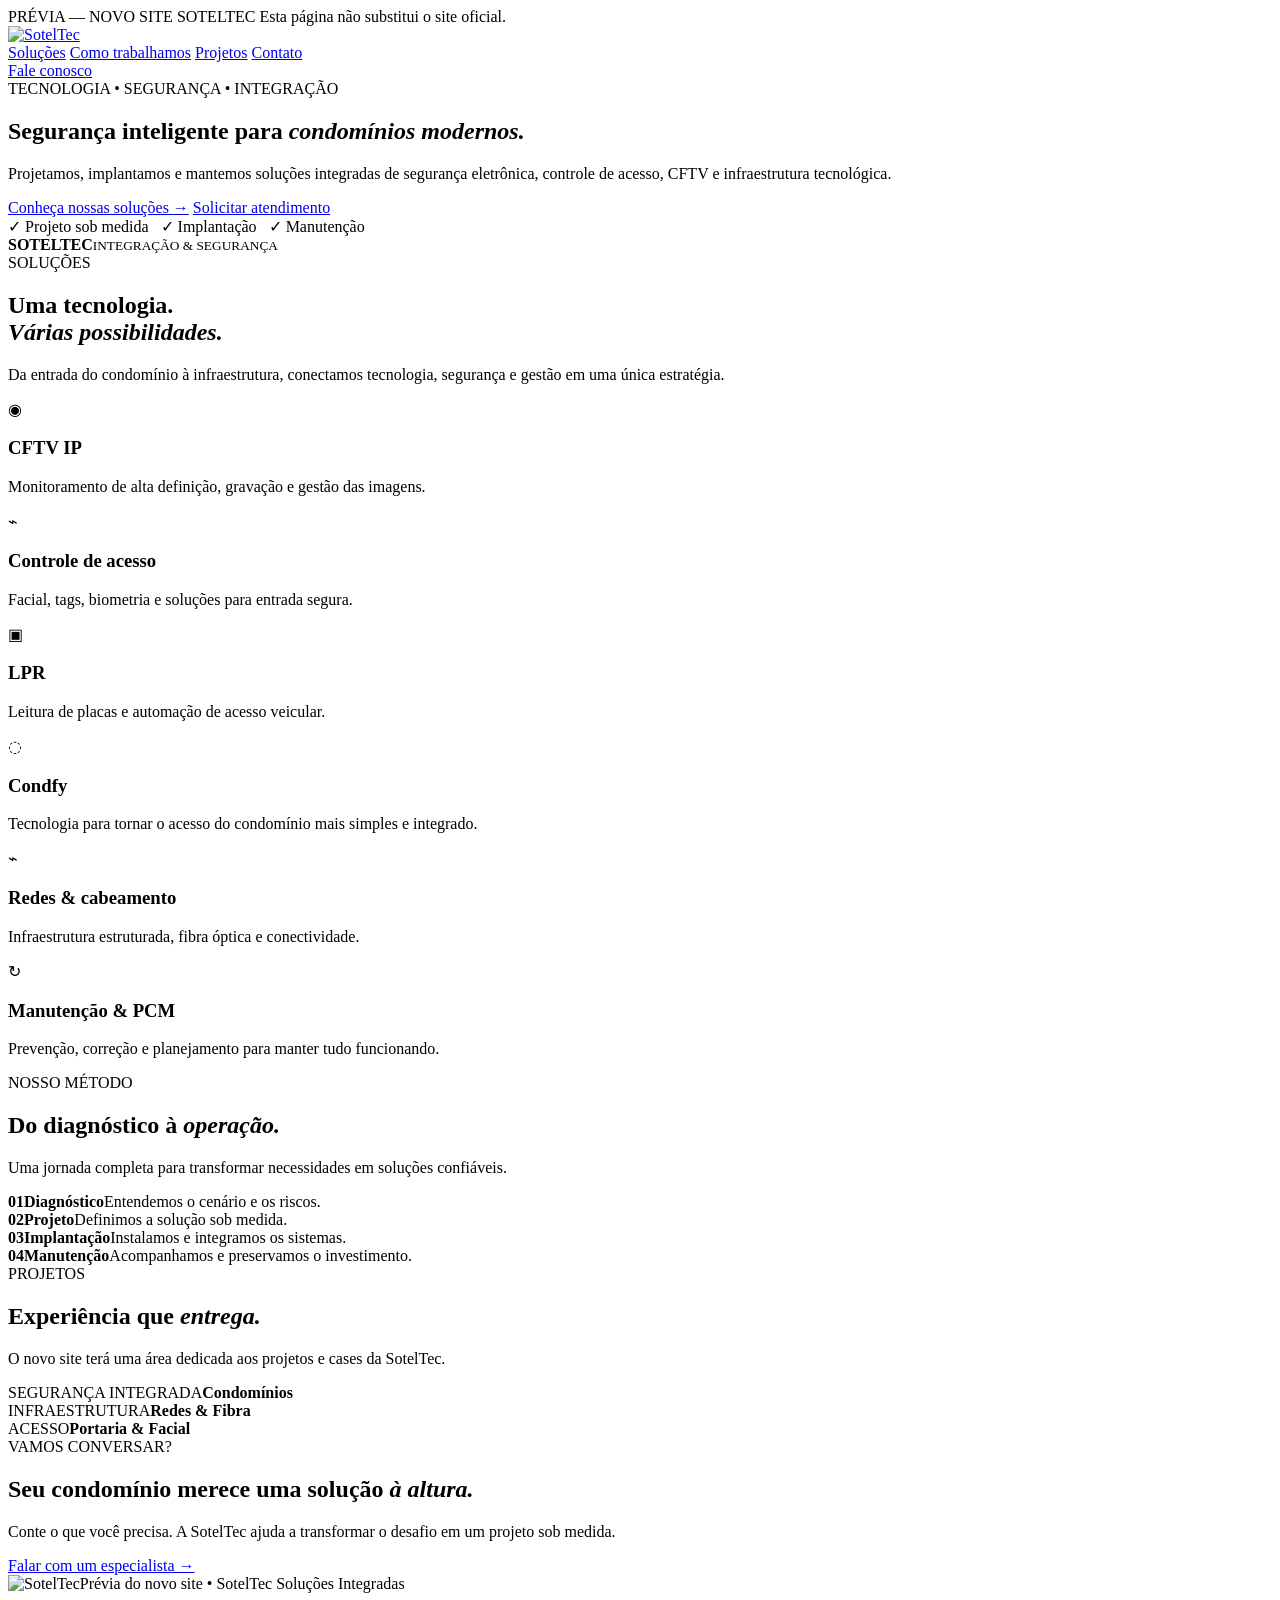
==== preview/index.html @ cc913a0d "Criar prévia online do novo site SotelTec" ====
<!doctype html>
<html lang="pt-BR">
<head>
<meta charset="utf-8">
<meta name="viewport" content="width=device-width, initial-scale=1">
<meta name="description" content="SotelTec — prévia do novo site. Tecnologia e segurança para condomínios.">
<title>SotelTec | Novo Site — Prévia</title>
<link rel="icon" href="../favicon.ico">
<link rel="preconnect" href="https://fonts.googleapis.com">
<link href="https://fonts.googleapis.com/css2?family=Inter:wght@400;500;600;700;800&display=swap" rel="stylesheet">
<link rel="stylesheet" href="style.css">
</head>
<body>
<div class="preview-bar">PRÉVIA — NOVO SITE SOTELTEC <span>Esta página não substitui o site oficial.</span></div>
<header>
  <div class="nav">
    <a class="brand" href="#"><img src="../img/logo.png" alt="SotelTec"></a>
    <nav>
      <a href="#solucoes">Soluções</a>
      <a href="#processo">Como trabalhamos</a>
      <a href="#projetos">Projetos</a>
      <a href="#contato">Contato</a>
    </nav>
    <a class="nav-cta" href="https://wa.me/5511910008056?text=Ol%C3%A1!%20Gostaria%20de%20conhecer%20as%20solu%C3%A7%C3%B5es%20da%20SotelTec." target="_blank">Fale conosco</a>
  </div>
</header>

<main>
<section class="hero">
  <div class="hero-copy">
    <div class="eyebrow">TECNOLOGIA • SEGURANÇA • INTEGRAÇÃO</div>
    <h1>Segurança inteligente para <em>condomínios modernos.</em></h1>
    <p>Projetamos, implantamos e mantemos soluções integradas de segurança eletrônica, controle de acesso, CFTV e infraestrutura tecnológica.</p>
    <div class="actions">
      <a class="primary" href="#solucoes">Conheça nossas soluções <b>→</b></a>
      <a class="secondary" href="https://wa.me/5511910008056?text=Ol%C3%A1!%20Gostaria%20de%20falar%20com%20um%20especialista%20da%20SotelTec." target="_blank">Solicitar atendimento</a>
    </div>
    <div class="proof"><span>✓</span> Projeto sob medida &nbsp; <span>✓</span> Implantação &nbsp; <span>✓</span> Manutenção</div>
  </div>
  <div class="hero-visual">
    <div class="visual-card">
      <div class="grid-lines"></div>
      <div class="camera-ring"><div class="camera-lens"></div></div>
      <div class="visual-label"><strong>SOTELTEC</strong><small>INTEGRAÇÃO & SEGURANÇA</small></div>
    </div>
  </div>
</section>

<section id="solucoes" class="section">
  <div class="section-head"><div><span class="kicker">SOLUÇÕES</span><h2>Uma tecnologia. <br><em>Várias possibilidades.</em></h2></div><p>Da entrada do condomínio à infraestrutura, conectamos tecnologia, segurança e gestão em uma única estratégia.</p></div>
  <div class="cards">
    <article><div class="icon">◉</div><h3>CFTV IP</h3><p>Monitoramento de alta definição, gravação e gestão das imagens.</p></article>
    <article><div class="icon">⌁</div><h3>Controle de acesso</h3><p>Facial, tags, biometria e soluções para entrada segura.</p></article>
    <article><div class="icon">▣</div><h3>LPR</h3><p>Leitura de placas e automação de acesso veicular.</p></article>
    <article><div class="icon">◌</div><h3>Condfy</h3><p>Tecnologia para tornar o acesso do condomínio mais simples e integrado.</p></article>
    <article><div class="icon">⌁</div><h3>Redes & cabeamento</h3><p>Infraestrutura estruturada, fibra óptica e conectividade.</p></article>
    <article><div class="icon">↻</div><h3>Manutenção & PCM</h3><p>Prevenção, correção e planejamento para manter tudo funcionando.</p></article>
  </div>
</section>

<section id="processo" class="process">
  <div class="section-head light"><div><span class="kicker">NOSSO MÉTODO</span><h2>Do diagnóstico à <em>operação.</em></h2></div><p>Uma jornada completa para transformar necessidades em soluções confiáveis.</p></div>
  <div class="steps">
    <div><b>01</b><strong>Diagnóstico</strong><span>Entendemos o cenário e os riscos.</span></div>
    <div><b>02</b><strong>Projeto</strong><span>Definimos a solução sob medida.</span></div>
    <div><b>03</b><strong>Implantação</strong><span>Instalamos e integramos os sistemas.</span></div>
    <div><b>04</b><strong>Manutenção</strong><span>Acompanhamos e preservamos o investimento.</span></div>
  </div>
</section>

<section id="projetos" class="projects">
  <div class="section-head"><div><span class="kicker">PROJETOS</span><h2>Experiência que <em>entrega.</em></h2></div><p>O novo site terá uma área dedicada aos projetos e cases da SotelTec.</p></div>
  <div class="project-grid"><div class="project big"><span>SEGURANÇA INTEGRADA</span><strong>Condomínios</strong></div><div class="project"><span>INFRAESTRUTURA</span><strong>Redes & Fibra</strong></div><div class="project"><span>ACESSO</span><strong>Portaria & Facial</strong></div></div>
</section>

<section id="contato" class="contact"><div><span class="kicker">VAMOS CONVERSAR?</span><h2>Seu condomínio merece uma solução <em>à altura.</em></h2><p>Conte o que você precisa. A SotelTec ajuda a transformar o desafio em um projeto sob medida.</p></div><a href="https://wa.me/5511910008056?text=Ol%C3%A1!%20Gostaria%20de%20solicitar%20uma%20avalia%C3%A7%C3%A3o%20da%20SotelTec." target="_blank">Falar com um especialista →</a></section>
</main>
<footer><img src="../img/logo.png" alt="SotelTec"><span>Prévia do novo site • SotelTec Soluções Integradas</span></footer>
</body>
</html>
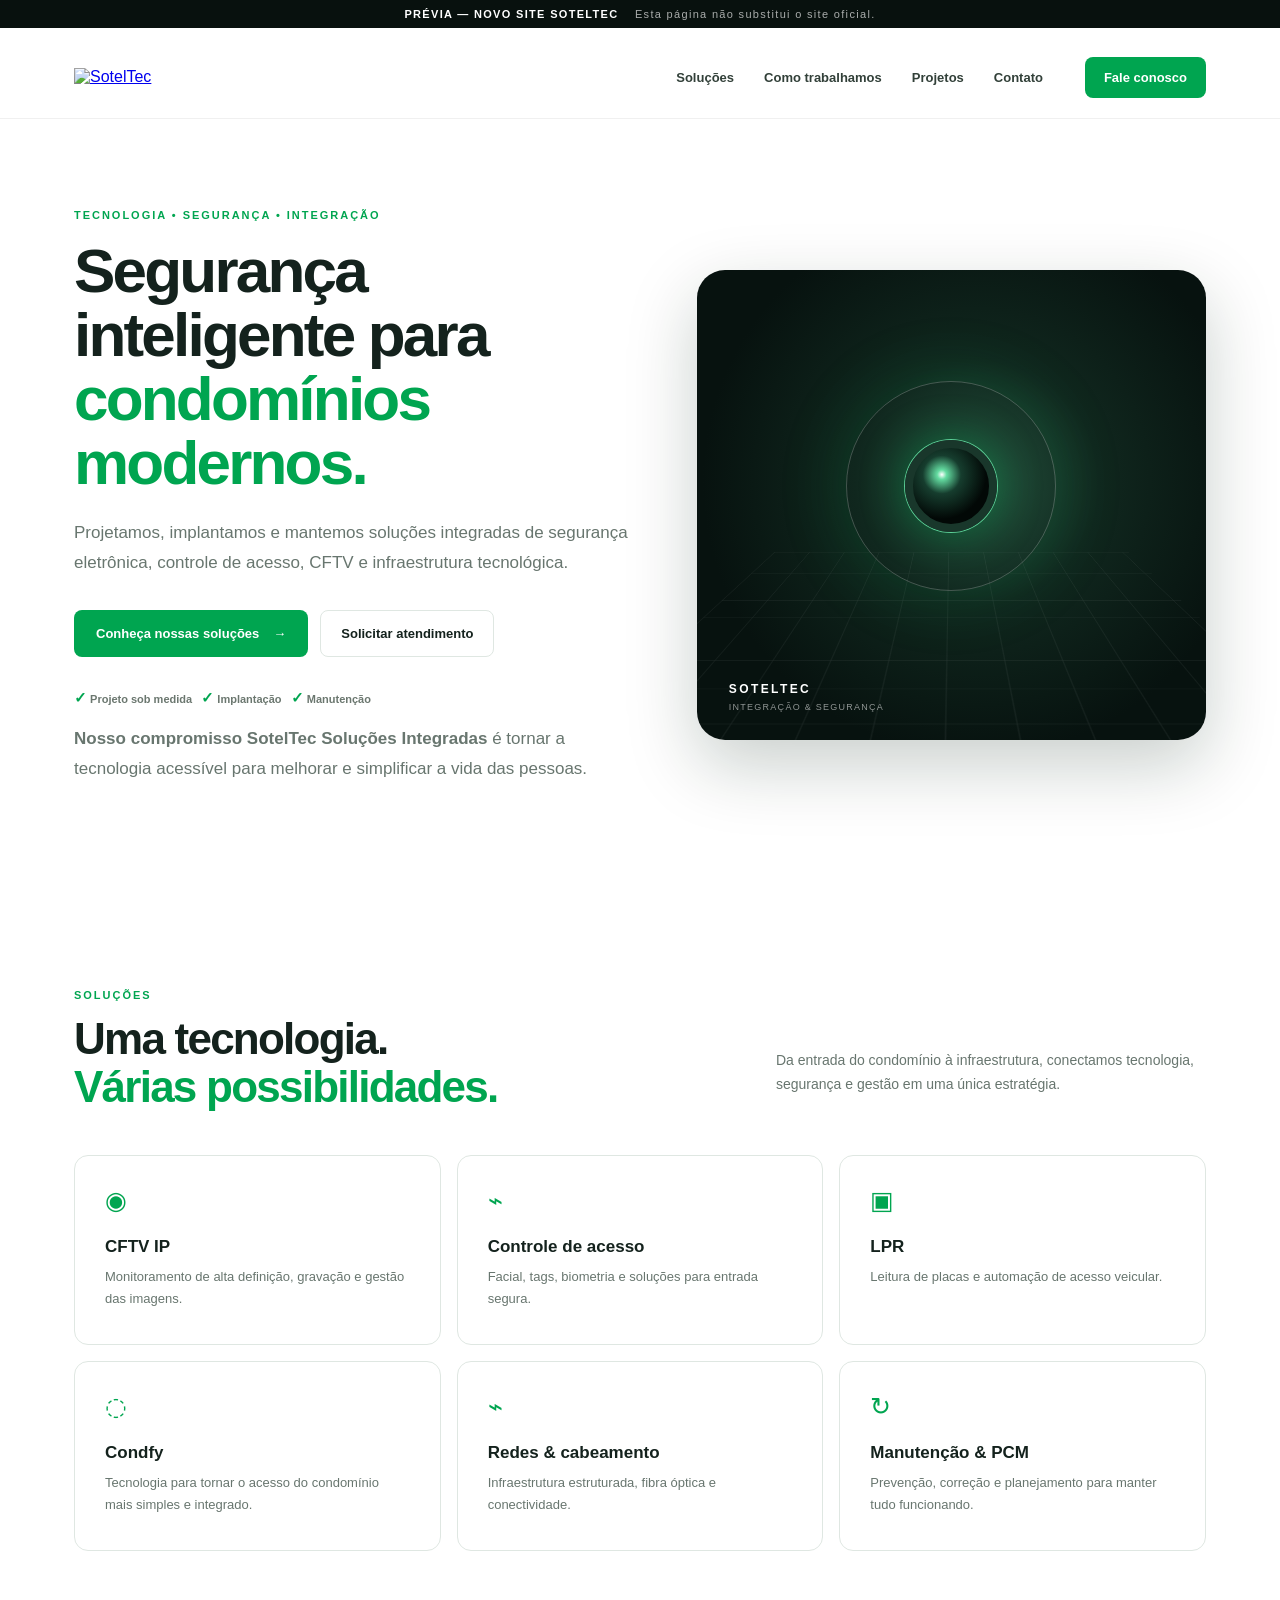
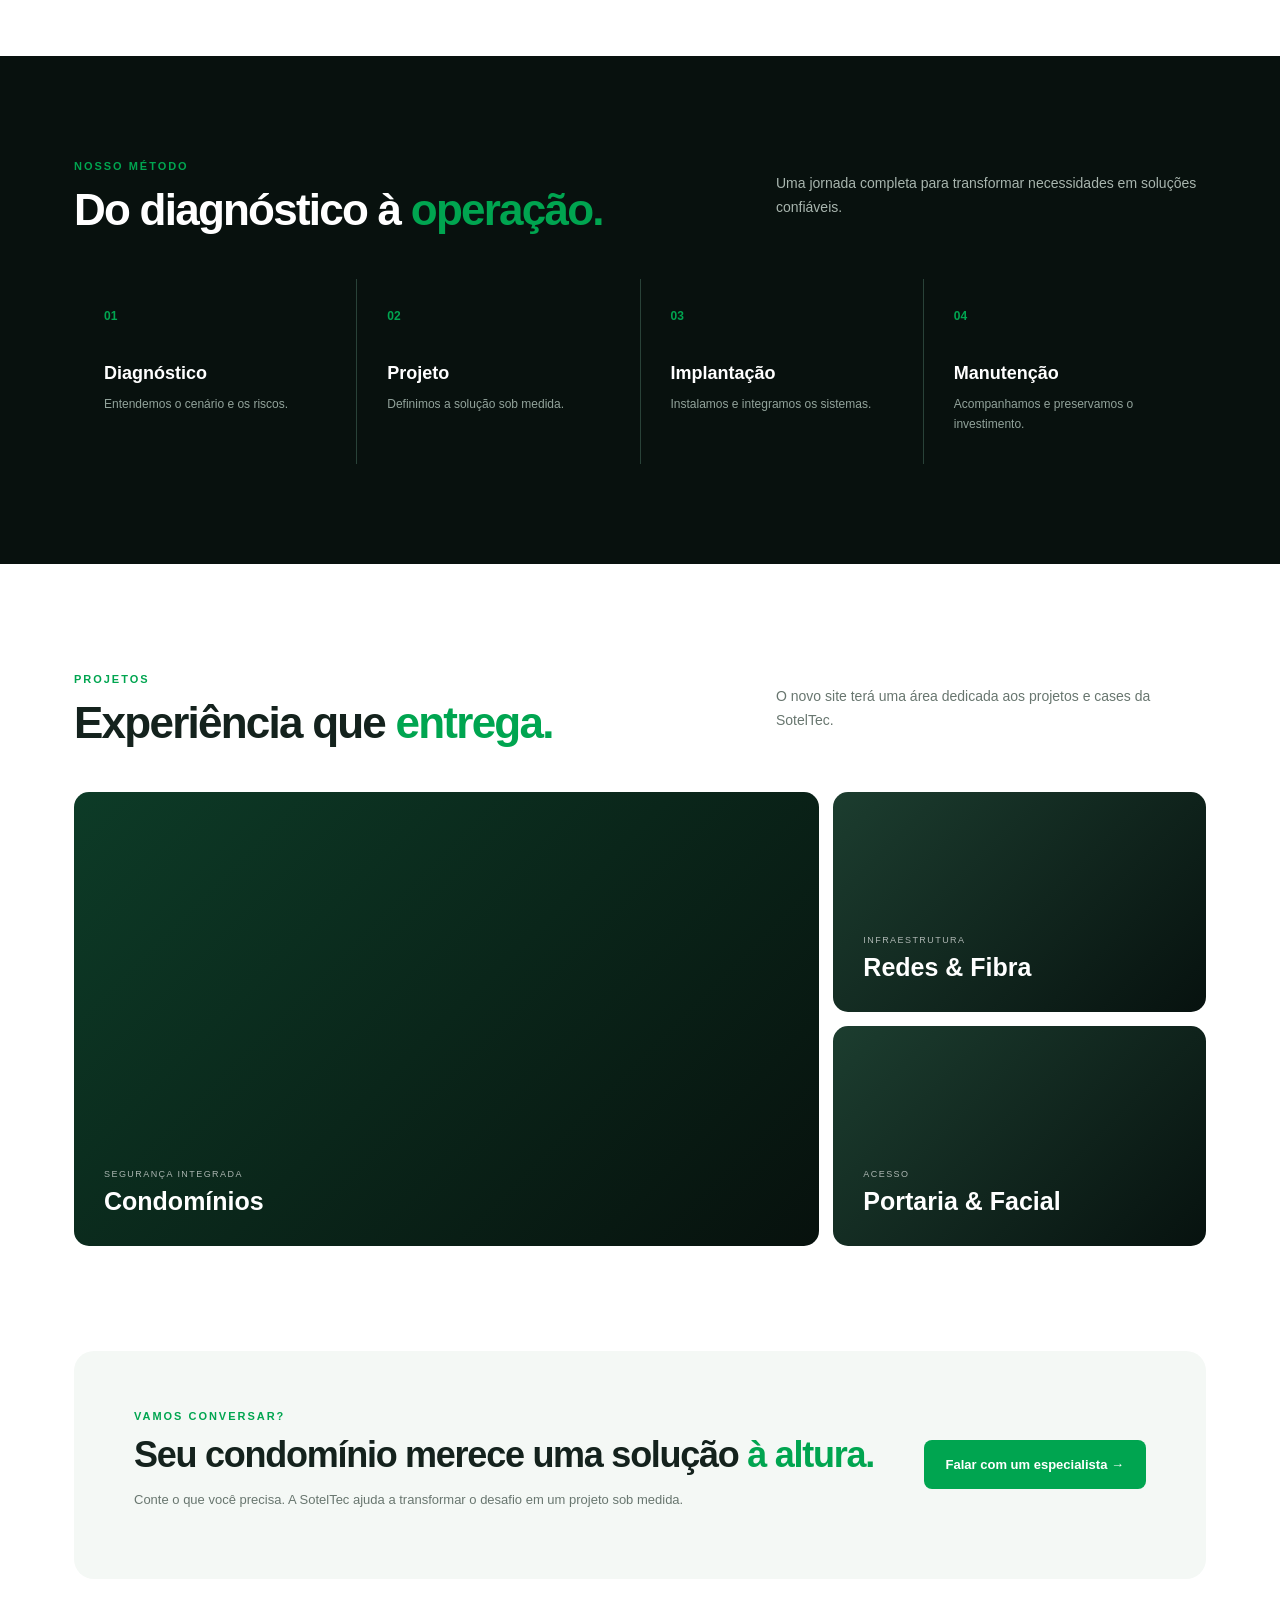
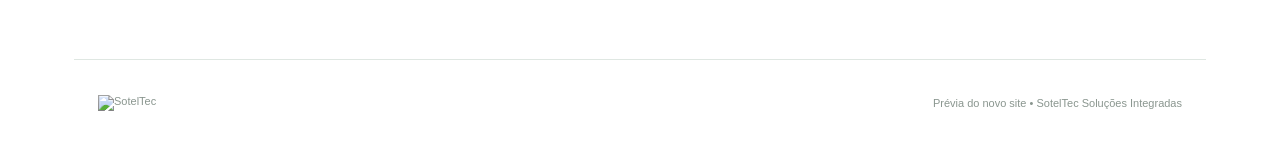
==== commit e0cd303c: "Ajustar logo e slogan institucional na prévia" ====
--- a/preview/index.html
+++ b/preview/index.html
@@ -35,7 +35,7 @@
       <a class="primary" href="#solucoes">Conheça nossas soluções <b>→</b></a>
       <a class="secondary" href="https://wa.me/5511910008056?text=Ol%C3%A1!%20Gostaria%20de%20falar%20com%20um%20especialista%20da%20SotelTec." target="_blank">Solicitar atendimento</a>
     </div>
-    <div class="proof"><span>✓</span> Projeto sob medida &nbsp; <span>✓</span> Implantação &nbsp; <span>✓</span> Manutenção</div>
+    <div class="proof"><span>✓</span> Projeto sob medida &nbsp; <span>✓</span> Implantação &nbsp; <span>✓</span> Manutenção</div><p class="slogan"><strong>Nosso compromisso SotelTec Soluções Integradas</strong> é tornar a tecnologia acessível para melhorar e simplificar a vida das pessoas.</p>
   </div>
   <div class="hero-visual">
     <div class="visual-card">
--- a/preview/style.css
+++ b/preview/style.css
@@ -0,0 +1 @@
+:root{--green:#00a550;--dark:#08110e;--ink:#14221d;--muted:#68766f;--line:#dfe7e2;--soft:#f4f8f5}*{box-sizing:border-box}html{scroll-behavior:smooth}body{margin:0;font-family:Inter,Arial,sans-serif;color:var(--ink);background:#fff}.preview-bar{position:fixed;z-index:20;top:0;left:0;right:0;text-align:center;background:#08110e;color:#fff;padding:8px 16px;font-size:11px;font-weight:800;letter-spacing:.12em}.preview-bar span{font-weight:400;opacity:.65;margin-left:12px}header{padding-top:36px;border-bottom:1px solid rgba(0,0,0,.06);background:#fff}.nav{height:82px;max-width:1180px;margin:auto;padding:0 24px;display:flex;align-items:center;gap:42px}.brand img{width:112px;height:auto;display:block}.nav nav{display:flex;gap:30px;margin-left:auto}.nav nav a{color:#324039;text-decoration:none;font-size:13px;font-weight:600}.nav-cta,.primary,.secondary,.contact a{display:inline-flex;align-items:center;justify-content:center;text-decoration:none;border-radius:8px;font-size:13px;font-weight:700}.nav-cta{background:var(--green);color:#fff;padding:13px 19px}.hero{min-height:650px;max-width:1180px;margin:auto;padding:90px 24px 80px;display:grid;grid-template-columns:1.05fr .95fr;align-items:center;gap:60px}.eyebrow,.kicker{font-size:11px;letter-spacing:.18em;font-weight:800;color:var(--green)}h1{font-size:62px;line-height:1.03;letter-spacing:-.045em;margin:18px 0 24px;max-width:680px}h1 em,h2 em{font-style:normal;color:var(--green)}.hero-copy>p{font-size:17px;line-height:1.75;color:var(--muted);max-width:620px}.actions{display:flex;gap:12px;margin:32px 0}.primary{background:var(--green);color:#fff;padding:16px 22px;gap:14px}.secondary{border:1px solid var(--line);color:var(--ink);padding:15px 20px}.proof{font-size:11px;color:#6b776f;font-weight:600}.proof span{color:var(--green);font-size:15px}.hero-visual{height:470px}.visual-card{height:100%;border-radius:28px;position:relative;overflow:hidden;background:radial-gradient(circle at 55% 45%,#24533e 0,#10271e 32%,#07120f 72%);box-shadow:0 25px 70px rgba(9,36,24,.22)}.grid-lines{position:absolute;inset:0;opacity:.14;background-image:linear-gradient(rgba(255,255,255,.35) 1px,transparent 1px),linear-gradient(90deg,rgba(255,255,255,.35) 1px,transparent 1px);background-size:50px 50px;transform:perspective(500px) rotateX(55deg) scale(1.5);transform-origin:center bottom}.camera-ring{position:absolute;left:50%;top:46%;transform:translate(-50%,-50%);width:210px;height:210px;border:1px solid rgba(255,255,255,.22);border-radius:50%;display:grid;place-items:center;box-shadow:0 0 70px rgba(0,165,80,.2)}.camera-lens{width:92px;height:92px;border-radius:50%;background:radial-gradient(circle at 38% 35%,#fff 0,#63dba0 7%,#163d2e 28%,#020806 65%);border:8px solid #19372b;box-shadow:0 0 0 1px #5ccf97,0 0 45px rgba(0,165,80,.45)}.visual-label{position:absolute;left:32px;bottom:28px;color:#fff;display:flex;flex-direction:column;gap:6px}.visual-label strong{font-size:12px;letter-spacing:.2em}.visual-label small{font-size:9px;letter-spacing:.14em;opacity:.55}.section{max-width:1180px;margin:auto;padding:105px 24px}.section-head{display:flex;justify-content:space-between;gap:50px;align-items:end;margin-bottom:45px}.section-head h2{font-size:44px;line-height:1.08;letter-spacing:-.04em;margin:12px 0 0}.section-head>p{max-width:430px;color:var(--muted);line-height:1.7;font-size:14px}.cards{display:grid;grid-template-columns:repeat(3,1fr);gap:16px}.cards article{padding:30px;border:1px solid var(--line);border-radius:14px;min-height:190px;transition:.25s;background:#fff}.cards article:hover{transform:translateY(-4px);box-shadow:0 18px 40px rgba(11,34,24,.08);border-color:#b8d8c8}.icon{font-size:25px;color:var(--green);margin-bottom:22px}.cards h3{font-size:17px;margin:0 0 9px}.cards p{font-size:13px;color:var(--muted);line-height:1.65;margin:0}.process{background:var(--dark);color:#fff;padding:100px 24px}.process>.section-head,.steps{max-width:1132px;margin-left:auto;margin-right:auto}.light h2{color:#fff}.light>p{color:#a8b5ae}.steps{display:grid;grid-template-columns:repeat(4,1fr);gap:1px;background:#294238}.steps>div{background:var(--dark);padding:30px;min-height:185px}.steps b{display:block;color:var(--green);font-size:12px;margin-bottom:40px}.steps strong{display:block;font-size:18px;margin-bottom:10px}.steps span{font-size:12px;line-height:1.6;color:#92a39b}.projects{max-width:1180px;margin:auto;padding:105px 24px}.project-grid{display:grid;grid-template-columns:2fr 1fr;grid-template-rows:220px 220px;gap:14px}.project{border-radius:15px;background:linear-gradient(135deg,#1c3d2f,#07120f);color:#fff;padding:30px;display:flex;flex-direction:column;justify-content:end}.project.big{grid-row:span 2;background:linear-gradient(135deg,#0d3b27,#07110d)}.project span{font-size:9px;letter-spacing:.16em;opacity:.65}.project strong{font-size:25px;margin-top:8px}.contact{margin:0 auto 80px;max-width:1132px;border-radius:20px;background:var(--soft);padding:55px 60px;display:flex;justify-content:space-between;align-items:center;gap:30px}.contact h2{font-size:36px;letter-spacing:-.035em;margin:10px 0}.contact p{color:var(--muted);font-size:13px;max-width:620px;line-height:1.7}.contact a{background:var(--green);color:#fff;padding:17px 22px;white-space:nowrap}footer{border-top:1px solid var(--line);padding:35px 24px;display:flex;justify-content:space-between;align-items:center;max-width:1132px;margin:auto;font-size:11px;color:#8a968f}footer img{width:90px}@media(max-width:800px){.preview-bar span{display:none}.nav{height:70px}.nav nav{display:none}.nav-cta{margin-left:auto}.hero{grid-template-columns:1fr;padding-top:65px;gap:35px}.hero-visual{height:340px}h1{font-size:45px}.section-head{display:block}.section-head>p{margin-top:20px}.cards{grid-template-columns:1fr 1fr}.steps{grid-template-columns:1fr 1fr}.project-grid{grid-template-columns:1fr;grid-template-rows:220px 160px 160px}.project.big{grid-row:auto}.contact{margin:0 24px 60px;padding:40px 28px;display:block}.contact a{margin-top:20px}footer{margin:0 24px;display:block}footer span{display:block;margin-top:15px}}@media(max-width:500px){.nav{padding:0 16px}.hero,.section,.projects{padding-left:18px;padding-right:18px}.cards{grid-template-columns:1fr}.steps{grid-template-columns:1fr}.hero-visual{height:300px}.actions{flex-direction:column}.section-head h2{font-size:36px}.process{padding-left:18px;padding-right:18px}.process>.section-head,.steps{margin-left:0;margin-right:0}.contact{margin-left:18px;margin-right:18px}}
